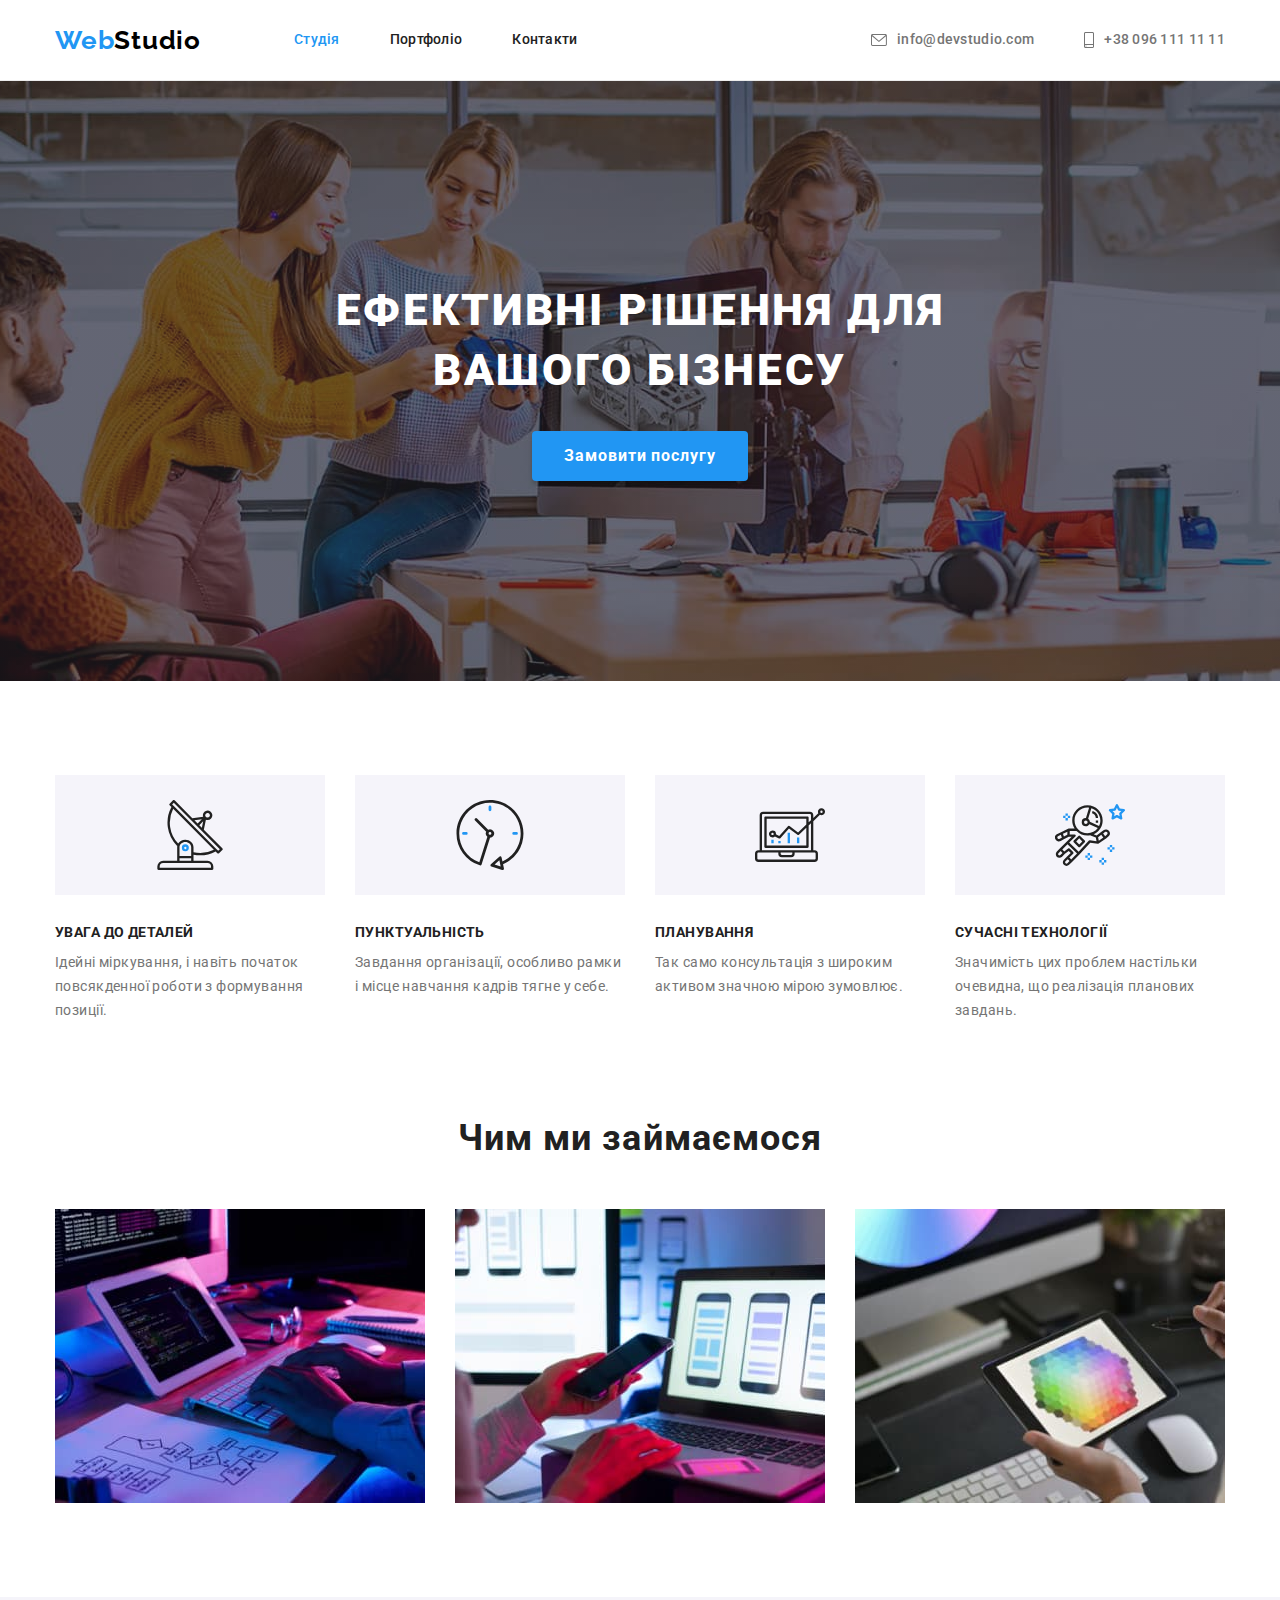
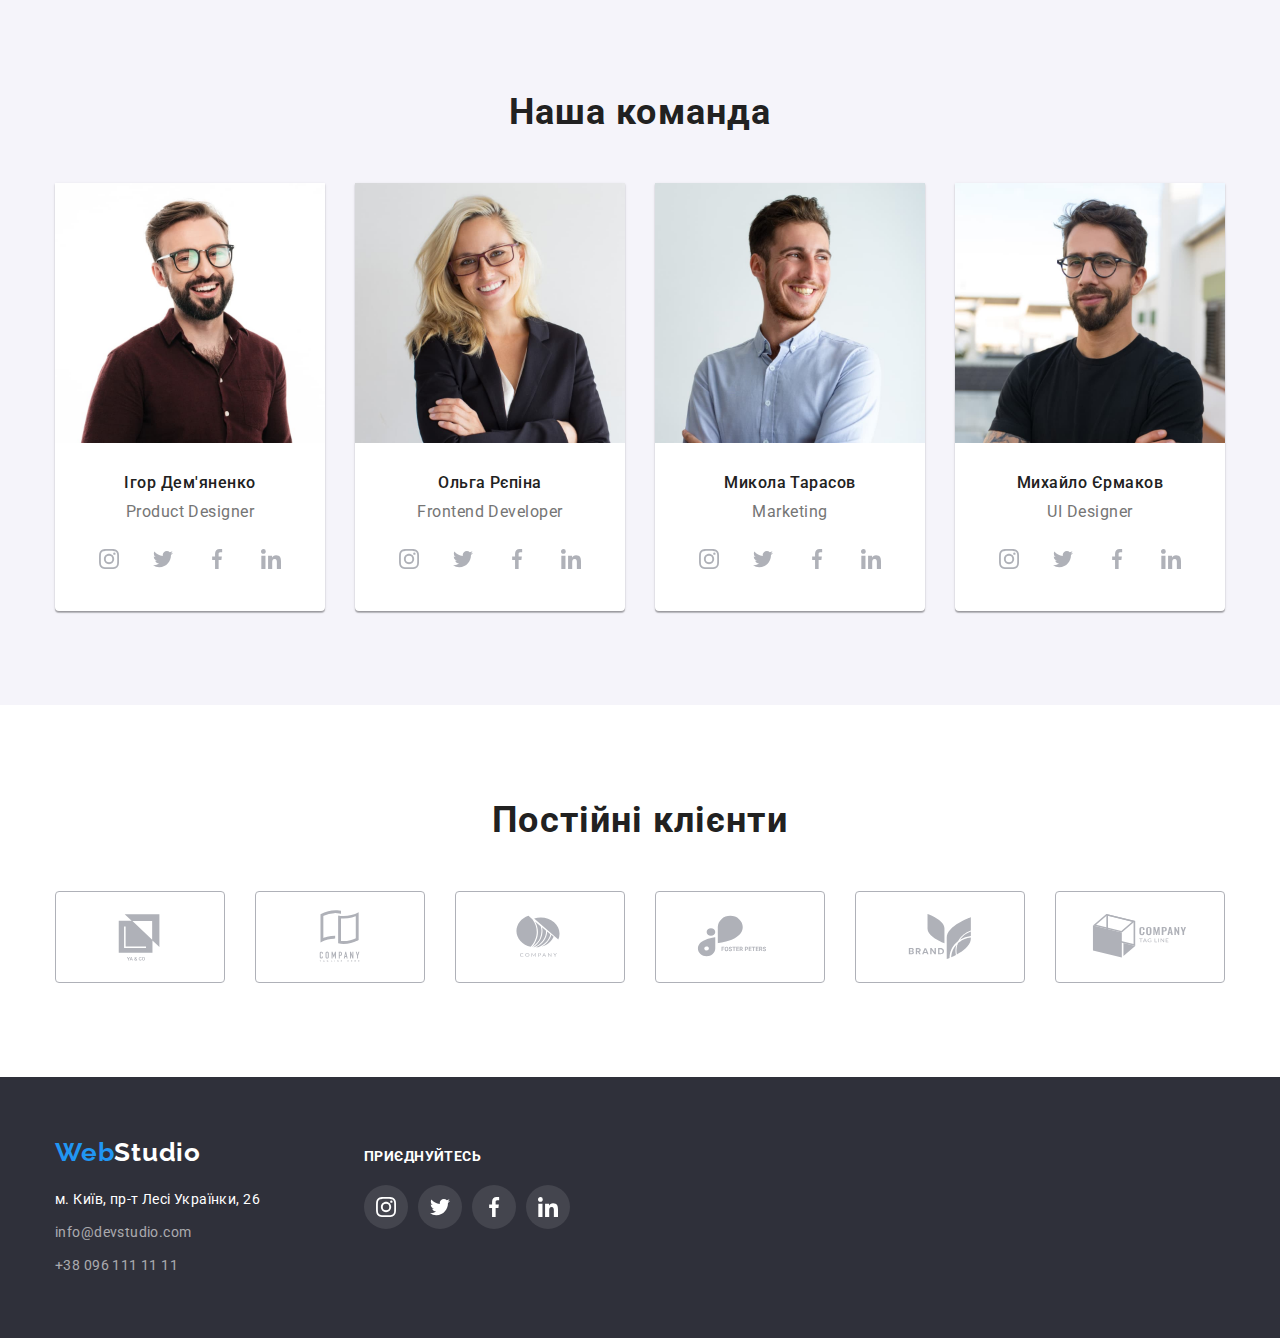
==== index.html @ 7814dca4 "Files copied" ====
<!DOCTYPE html>
<html lang="uk">

<head>
    <meta charset="UTF-8" />
    <meta http-equiv="X-UA-Compatible" content="IE=edge" />
    <meta name="viewport" content="width=device-width, initial-scale=1.0" />
    <title>WebStudio</title>
    <link rel="preconnect" href="https://fonts.googleapis.com">
    <link rel="preconnect" href="https://fonts.gstatic.com" crossorigin>
    <link
        href="https://fonts.googleapis.com/css2?family=Montserrat:wght@400;700&family=Raleway:wght@700&family=Roboto:wght@400;500;700;900&display=swap"
        rel="stylesheet">
    <link rel="stylesheet"
        href="https://cdnjs.cloudflare.com/ajax/libs/modern-normalize/1.1.0/modern-normalize.min.css">
    <link rel="stylesheet" href="./css/styles.css">
</head>

<body>
    <header class="header">
        <div class="container header-container">
            <nav class="site-nav">
                <a class="logo link" href="./index.html">Web<span class="header-logo">Studio</span></a>
                <ul class="nav-list list">
                    <li class="nav-item">
                        <a class="nav-link link current" href="./index.html">Студія</a>
                    </li>
                    <li class="nav-item">
                        <a class="nav-link link" href="./portfolio.html">Портфоліо</a>
                    </li>
                    <li class="nav-item">
                        <a class="nav-link link" href="#">Контакти</a>
                    </li>
                </ul>
            </nav>
            <ul class="contacts-list list">
                <li class="contacts-item">
                    <a class="contacts-link link" href="mailto:info@devstudio.com">
                        <svg class="contacts-icon" width="16" height="12">
                            <use href="./img/decorative-img/symbol-defs.svg#icon-envelope">
                            </use>
                        </svg>
                        info@devstudio.com</a>
                </li>
                <li class="contacts-item">
                    <a class="contacts-link link" href="tel:+380961111111"> <svg class="contacts-icon" width="10"
                            height="16">
                            <use href="./img/decorative-img/symbol-defs.svg#icon-smartphone"></use>
                        </svg>+38 096 111 11 11</a>
                </li>
            </ul>
        </div>
    </header>
    <main>
        <section class="hero">
            <div class="container">
                <h1 class="hero-title">Ефективні рішення для вашого бізнесу</h1>
                <button class="hero-btn" type="button">Замовити послугу</button>
            </div>
        </section>
        <section class="features section">
            <div class="container">
                <h2 class="visually-hidden">Корпоративна етика</h2>
                <ul class="features-list list">
                    <li class="features-item antenna-icon">
                        <h3 class="features-subtitle">Увага до деталей</h3>
                        <p class="features-text">Ідейні міркування, і навіть початок повсякденної роботи з формування
                            позиції.</p>
                    </li>
                    <li class="features-item clock-icon">
                        <h3 class="features-subtitle">Пунктуальність</h3>
                        <p class="features-text">Завдання організації, особливо рамки і місце навчання кадрів тягне у
                            себе.</p>
                    </li>
                    <li class="features-item diagram-icon">
                        <h3 class="features-subtitle">Планування</h3>
                        <p class="features-text">Так само консультація з широким активом значною мірою зумовлює.</p>
                    </li>
                    <li class="features-item astronaut-icon">
                        <h3 class="features-subtitle">Сучасні технології</h3>
                        <p class="features-text">Значимість цих проблем настільки очевидна, що реалізація планових
                            завдань.</p>
                    </li>
                </ul>
            </div>
        </section>
        <section class="work-examples section">
            <div class="container">
                <h2 class="section-title">Чим ми займаємося</h2>
                <ul class="work-examples-list list">
                    <li class="work-examples-item">
                        <img src="./img/img1.jpg" alt="Приклад роботи 1" width="370" height="294">
                    </li>
                    <li class="work-examples-item">
                        <img src="./img/img2.jpg" alt="Приклад роботи 2" width="370" height="294">
                    </li>
                    <li class="work-examples-item">
                        <img src="./img/img3.jpg" alt="Приклад роботи 3" width="370" height="294">
                    </li>
                </ul>
            </div>
        </section>
        <section class="team section">
            <div class="container">
                <h2 class="section-title">Наша команда</h2>
                <ul class="team-list list">
                    <li class="team-item">
                        <img src="./img/img4.jpg" alt="Ігор Дем'яненко" width="270" height="260">
                        <div>
                            <h3 class="team-subtitle">Ігор Дем'яненко</h3>
                            <p class="team-text" lang="en">Product Designer</p>
                            <ul class="team-soc-list list">
                                <li class="team-soc-item">
                                    <a class="team-soc-link" href="">
                                        <svg class="team-soc-icon" width="20" height="20">
                                            <use href="./img/decorative-img/symbol-defs.svg#icon-instagram"></use>
                                        </svg>
                                    </a>
                                </li>
                                <li class="team-soc-item">
                                    <a class="team-soc-link" href="">
                                        <svg class="team-soc-icon" width="20" height="20">
                                            <use href="./img/decorative-img/symbol-defs.svg#icon-twitter"></use>
                                        </svg>
                                    </a>
                                </li>
                                <li class="team-soc-item">
                                    <a class="team-soc-link" href="">
                                        <svg class="team-soc-icon" width="20" height="20">
                                            <use href="./img/decorative-img/symbol-defs.svg#icon-facebook"></use>
                                        </svg>
                                    </a>
                                </li>
                                <li class="team-soc-item">
                                    <a class="team-soc-link" href="">
                                        <svg class="team-soc-icon" width="20" height="20">
                                            <use href="./img/decorative-img/symbol-defs.svg#icon-linkedin"></use>
                                        </svg>
                                    </a>
                                </li>
                            </ul>
                        </div>
                    </li>
                    <li class="team-item">
                        <img src="./img/img5.jpg" alt="Ольга Рєпіна" width="270" height="260">
                        <div>
                            <h3 class="team-subtitle">Ольга Рєпіна</h3>
                            <p class="team-text" lang="en">Frontend Developer</p>
                            <ul class="team-soc-list list">
                                <li class="team-soc-item">
                                    <a class="team-soc-link" href="">
                                        <svg class="team-soc-icon" width="20" height="20">
                                            <use href="./img/decorative-img/symbol-defs.svg#icon-instagram"></use>
                                        </svg>
                                    </a>
                                </li>
                                <li class="team-soc-item">
                                    <a class="team-soc-link" href="">
                                        <svg class="team-soc-icon" width="20" height="20">
                                            <use href="./img/decorative-img/symbol-defs.svg#icon-twitter"></use>
                                        </svg>
                                    </a>
                                </li>
                                <li class="team-soc-item">
                                    <a class="team-soc-link" href="">
                                        <svg class="team-soc-icon" width="20" height="20">
                                            <use href="./img/decorative-img/symbol-defs.svg#icon-facebook"></use>
                                        </svg>
                                    </a>
                                </li>
                                <li class="team-soc-item">
                                    <a class="team-soc-link" href="">
                                        <svg class="team-soc-icon" width="20" height="20">
                                            <use href="./img/decorative-img/symbol-defs.svg#icon-linkedin"></use>
                                        </svg>
                                    </a>
                                </li>
                            </ul>
                        </div>
                    </li>
                    <li class="team-item">
                        <img src="./img/img6.jpg" alt="Микола Тарасов" width="270" height="260">
                        <div>
                            <h3 class="team-subtitle">Микола Тарасов</h3>
                            <p class="team-text" lang="en">Marketing</p>
                            <ul class="team-soc-list list">
                                <li class="team-soc-item">
                                    <a class="team-soc-link" href="">
                                        <svg class="team-soc-icon" width="20" height="20">
                                            <use href="./img/decorative-img/symbol-defs.svg#icon-instagram"></use>
                                        </svg>
                                    </a>
                                </li>
                                <li class="team-soc-item">
                                    <a class="team-soc-link" href="">
                                        <svg class="team-soc-icon" width="20" height="20">
                                            <use href="./img/decorative-img/symbol-defs.svg#icon-twitter"></use>
                                        </svg>
                                    </a>
                                </li>
                                <li class="team-soc-item">
                                    <a class="team-soc-link" href="">
                                        <svg class="team-soc-icon" width="20" height="20">
                                            <use href="./img/decorative-img/symbol-defs.svg#icon-facebook"></use>
                                        </svg>
                                    </a>
                                </li>
                                <li class="team-soc-item">
                                    <a class="team-soc-link" href="">
                                        <svg class="team-soc-icon" width="20" height="20">
                                            <use href="./img/decorative-img/symbol-defs.svg#icon-linkedin"></use>
                                        </svg>
                                    </a>
                                </li>
                            </ul>
                        </div>
                    </li>
                    <li class="team-item">
                        <img src="./img/img7.jpg" alt="Михайло Єрмаков" width="270" height="260">
                        <div>
                            <h3 class="team-subtitle">Михайло Єрмаков</h3>
                            <p class="team-text" lang="en">UI Designer</p>
                            <ul class="team-soc-list list">
                                <li class="team-soc-item">
                                    <a class="team-soc-link" href="">
                                        <svg class="team-soc-icon" width="20" height="20">
                                            <use href="./img/decorative-img/symbol-defs.svg#icon-instagram"></use>
                                        </svg>
                                    </a>
                                </li>
                                <li class="team-soc-item">
                                    <a class="team-soc-link" href="">
                                        <svg class="team-soc-icon" width="20" height="20">
                                            <use href="./img/decorative-img/symbol-defs.svg#icon-twitter"></use>
                                        </svg>
                                    </a>
                                </li>
                                <li class="team-soc-item">
                                    <a class="team-soc-link" href="">
                                        <svg class="team-soc-icon" width="20" height="20">
                                            <use href="./img/decorative-img/symbol-defs.svg#icon-facebook"></use>
                                        </svg>
                                    </a>
                                </li>
                                <li class="team-soc-item">
                                    <a class="team-soc-link" href="">
                                        <svg class="team-soc-icon" width="20" height="20">
                                            <use href="./img/decorative-img/symbol-defs.svg#icon-linkedin"></use>
                                        </svg>
                                    </a>
                                </li>
                            </ul>
                        </div>
                    </li>
                </ul>
            </div>
        </section>
        <section class="clients-section section">
            <div class="container">
                <h2 class="section-title">Постійні клієнти</h2>
                <ul class="section-clients-list list">
                    <li class="section-clients-item">
                        <a class="section-clients-link link" href="">
                            <svg class="section-clients-icon" width="106" height="60">
                                <use href="./img/decorative-img/symbol-defs.svg#icon-Logo"></use>
                            </svg>
                        </a>
                    </li>
                    <li class="section-clients-item">
                        <a class="section-clients-link link" href="">
                            <svg class="section-clients-icon" width="106" height="60">
                                <use href="./img/decorative-img/symbol-defs.svg#icon-Logo2"></use>
                            </svg>
                        </a>
                    </li>
                    <li class="section-clients-item">
                        <a class="section-clients-link link" href="">
                            <svg class="section-clients-icon" width="106" height="60">
                                <use href="./img/decorative-img/symbol-defs.svg#icon-Logo3"></use>
                            </svg>
                        </a>
                    </li>
                    <li class="section-clients-item">
                        <a class="section-clients-link link" href="">
                            <svg class="section-clients-icon" width="106" height="60">
                                <use href="./img/decorative-img/symbol-defs.svg#icon-Logo4"></use>
                            </svg>
                        </a>
                    </li>
                    <li class="section-clients-item">
                        <a class="section-clients-link link" href="">
                            <svg class="section-clients-icon" width="106" height="60">
                                <use href="./img/decorative-img/symbol-defs.svg#icon-Logo5"></use>
                            </svg>
                        </a>
                    </li>
                    <li class="section-clients-item">
                        <a class="section-clients-link link" href="">
                            <svg class="section-clients-icon" width="106" height="60">
                                <use href="./img/decorative-img/symbol-defs.svg#icon-Logo6"></use>
                            </svg>
                        </a>
                    </li>
                </ul>
            </div>
        </section>
    </main>
    <footer class="footer">
        <div class="container footer-flex">
            <div>
                <a class="logo link" href="./index.html">Web<span class="footer-logo">Studio</span></a>
                <address class="address">
                    <ul class="address-list list">
                        <li class="address-map-item">
                            <a class="address-map-link link" href="https://goo.gl/maps/41iyEKgyJbvH5uu58"
                                target="_blank" title="Google maps" rel="noopener nofollow noreferrer">м. Київ, пр-т
                                Лесі
                                Українки, 26</a>
                        </li>
                        <li class="address-item">
                            <a class="address-link link" href="mailto:info@devstudio.com">info@devstudio.com</a>
                        </li>
                        <li class="address-item">
                            <a class="address-link link" href="tel:+380961111111">+38 096 111 11 11</a>
                        </li>
                    </ul>
                </address>
            </div>
            <div>
                <p class="footer-text">приєднуйтесь</p>
                <ul class="footer-list list">
                    <li class="footer-item">
                        <a class="footer-link link" href="">
                            <svg class="footer-icon" width="20" height="20">
                                <use href="./img/decorative-img/symbol-defs.svg#icon-instagram"></use>
                            </svg>
                        </a>
                    </li>
                    <li class="footer-item">
                        <a class="footer-link link" href="">
                            <svg class="footer-icon" width="20" height="20">
                                <use href="./img/decorative-img/symbol-defs.svg#icon-twitter"></use>
                            </svg>
                        </a>
                    </li>
                    <li class="footer-item">
                        <a class="footer-link link" href="">
                            <svg class="footer-icon" width="20" height="20">
                                <use href="./img/decorative-img/symbol-defs.svg#icon-facebook"></use>
                            </svg>
                        </a>
                    </li>
                    <li class="footer-item">
                        <a class="footer-link link" href="">
                            <svg class="footer-icon" width="20" height="20">
                                <use href="./img/decorative-img/symbol-defs.svg#icon-linkedin"></use>
                            </svg>
                        </a>
                    </li>
                </ul>
            </div>
        </div>
    </footer>
</body>

</html>
---- css/styles.css ----
:root {
	--accent-color: #2196f3;
	--primary-text-color: #757575;
	--secondary-text-color: #212121;
	--black-logo-color: #000000;
	--footer-contact-color: rgba(255, 255, 255, 0.6);
	--primary-light-color: #ffffff;
	--secondary-light-color: #f5f4fa;
	--bcg-hero-footer-color: #2f303a;
	--border-header-color: #ececec;
	--border-portfolio-color: #eeeeee;
	--hero-btm-active-color: #188ce8;
	--icon-color: #afb1b8;

	--primary-font: "Roboto", sans-serif;
	--secondary-font: "Raleway", sans-serif;
}

body {
	font-family: var(--primary-font);
	font-size: 14px;
	background-color: var(--primary-light-color);
	color: var(--primary-text-color);
}

.visually-hidden {
	position: absolute;
	white-space: nowrap;
	width: 1px;
	height: 1px;
	overflow: hidden;
	border: 0;
	padding: 0;
	clip: rect(0 0 0 0);
	clip-path: inset(50%);
	margin: -1px;
}

button {
	cursor: pointer;
}

p,
h1,
h2,
h3,
h4,
h5,
h6 {
	margin: 0;
}

img {
	display: block;
	max-width: 100%;
	height: auto;
}

.container {
	width: 1200px;
	padding-left: 15px;
	padding-right: 15px;
	margin: 0 auto;
}

.list {
	list-style: none;
	padding-left: 0;
	margin: 0;
}

.link {
	text-decoration: none;
}

.hero,
.footer {
	background-color: var(--bcg-hero-footer-color);
}

.section-title {
	font-weight: 700;
	font-size: 36px;
	line-height: 1.17;
	text-align: center;
	letter-spacing: 0.03em;
	color: var(--secondary-text-color);

	margin-bottom: 50px;
}

.section {
	padding-top: 94px;
	padding-bottom: 94px;
}

/*-------------------------------------header---------------------------------------------*/

.header {
	border-bottom: 1px solid var(--border-header-color);
}

.header-container {
	display: flex;
	align-items: center;
}

.site-nav {
	display: flex;
	align-items: center;
}

.logo {
	font-family: var(--secondary-font);
	font-weight: 700;
	font-size: 26px;
	line-height: 1.19;
	letter-spacing: 0.03em;
	color: var(--accent-color);

	margin-right: 93px;
}

.header-logo {
	color: var(--black-logo-color);
}

.nav-list {
	display: flex;
	gap: 50px;
}

/* alternative way: .contacts-item:not(:last-child) {
	margin-right: 50px;
} */

.nav-link {
	font-weight: 500;
	line-height: 1.14;
	letter-spacing: 0.02em;
	color: var(--secondary-text-color);

	display: block;
	padding: 32px 0;
}

.nav-link:hover,
.nav-link:focus,
.contacts-link:hover,
.contacts-link:focus,
.address-map-link:hover,
.address-map-link:focus,
.address-link:hover,
.address-link:focus {
	color: var(--accent-color);
}

.contacts-link:hover .contacts-icon,
.contacts-link:focus .contacts-icon {
	fill: var(--accent-color);
}

.current {
	color: var(--accent-color);
}

.contacts-list {
	display: flex;
	margin-left: auto;
	gap: 50px;
}

.contacts-link {
	font-weight: 500;
	line-height: 1.14;
	letter-spacing: 0.02em;
	color: var(--primary-text-color);
	padding: 32px 0;
	display: flex;
	align-items: center;
	gap: 10px;
}

.contacts-icon {
	fill: var(--primary-text-color);
	color: var(--primary-text-color);
}

/* ------------------------------------hero----------------------------------------------- */
.hero {
	text-align: center;
	padding-top: 200px;
	padding-bottom: 200px;
	margin: 0 auto;
	max-width: 1600px;
	height: 600px;
	background-image: linear-gradient(
			rgba(47, 48, 58, 0.4),
			rgba(47, 48, 58, 0.4)), 
			url(../img/decorative-img/hero-img.jpg);
	background-repeat: no-repeat;
	background-position: center;
	background-size: cover;
}

.hero-title {
	font-weight: 900;
	font-size: 44px;
	line-height: 1.36;
	text-align: center;
	letter-spacing: 0.06em;
	text-transform: uppercase;
	color: var(--primary-light-color);

	max-width: 696px;
	margin: 0px auto 30px;
}

.hero-btn {
	background: var(--accent-color);
	box-shadow: 0px 4px 4px rgba(0, 0, 0, 0.15);
	border-radius: 4px;
	font-weight: 700;
	font-size: 16px;
	line-height: 1.88;
	letter-spacing: 0.06em;
	color: var(--primary-light-color);
	border: none;

	padding: 10px 32px;
}

.hero-btn:hover,
.hero-btn:focus {
	background-color: var(--hero-btm-active-color);
}

/* --------------------------------- features--------------------------------------------- */

.features-list {
	display: flex;
	gap: 30px;
}

.features-item {
	flex-basis: calc((100% - 90px) / 4);
}

.features-item::before {
	display: block;
	height: 120px;
	margin-bottom: 30px;
	content: "";
	background: #f5f4fa;
	background-repeat: no-repeat;
	background-position: center;
}

.antenna-icon::before {
	background-image: url(../img/decorative-img/antenna.svg);
}

.clock-icon::before {
	background-image: url(../img/decorative-img/clock.svg);
}

.diagram-icon::before {
	background-image: url(../img/decorative-img/diagram.svg);
}

.astronaut-icon::before {
	background-image: url(../img/decorative-img/astronaut.svg);
}

.features-subtitle {
	font-weight: 700;
	font-size: 14px;
	line-height: 1.14;
	letter-spacing: 0.03em;
	text-transform: uppercase;
	color: var(--secondary-text-color);

	margin-bottom: 10px;
}

.features-text {
	line-height: 1.71;
	letter-spacing: 0.03em;
}

/* --------------------------------work-examples------------------------------------------ */
.work-examples {
	padding-top: 0;
}

.work-examples-list {
	display: flex;
	gap: 30px;
}

.work-examples-item {
	flex-basis: calc((100% - 60px) / 3);
}

/* ------------------------------------team----------------------------------------------- */
.team {
	background: var(--secondary-light-color);
}

.team-list {
	display: flex;
	gap: 30px;
}

.team-item {
	background: var(--primary-light-color);
	box-shadow: 0px 1px 3px rgba(0, 0, 0, 0.12), 0px 1px 1px rgba(0, 0, 0, 0.14),
		0px 2px 1px rgba(0, 0, 0, 0.2);
	border-radius: 0px 0px 4px 4px;
	flex-basis: calc((100% - 90px) / 4);
}

.team-item > div {
	padding-top: 30px;
	padding-bottom: 30px;
}

.team-subtitle {
	font-weight: 500;
	font-size: 16px;
	line-height: 1.19;
	text-align: center;
	letter-spacing: 0.03em;
	color: var(--secondary-text-color);

	margin-bottom: 10px;
}

.team-text {
	font-size: 16px;
	line-height: 1.19;
	text-align: center;
	letter-spacing: 0.03em;
	margin-bottom: 16px;
}

.team-soc-list {
	display: flex;
	justify-content: center;
	gap: 10px;
}

.team-soc-item {
	width: 44px;
	height: 44px;
}

.team-soc-link {
	display: flex;
	justify-content: center;
	align-items: center;
	width: 100%;
	height: 100%;
	border-radius: 50%;
	background-color: var(--primary-light-color);
	fill: var(--icon-color);
}
.team-soc-link:hover,
.team-soc-link:focus {
	background-color: var(--accent-color);
	fill: var(--primary-light-color);
}

/* -------------------------------clients-section----------------------------------------- */
.section-clients-list {
	display: flex;
	justify-content: center;
	align-items: center;
	gap: 30px;
}

.section-clients-item {
	width: 170px;
	height: 92px;
}

.section-clients-link {
	display: flex;
	justify-content: center;
	align-items: center;
	border: 1px solid #afb1b8;
	border-radius: 4px;
	width: 100%;
	height: 100%;
	fill: var(--icon-color);
}

.section-clients-link:hover,
.section-clients-link:focus {
	fill: var(--accent-color);
	border: 1px solid var(--accent-color);
}

/* -----------------------------------footer---------------------------------------------- */

.footer {
	padding-top: 60px;
	padding-bottom: 60px;
}

.footer-flex {
	display: flex;
	align-items: baseline;
	gap: 70px;
}

.footer-logo {
	color: var(--primary-light-color);
}

.address {
	margin-top: 20px;
}

.address-map-item {
	margin-bottom: 9px;
}

.address-map-link {
	font-style: normal;
	line-height: 1.71;
	letter-spacing: 0.03em;
	color: var(--primary-light-color);
}

.address-item:not(:last-child) {
	margin-bottom: 9px;
}

.address-link {
	font-style: normal;
	line-height: 1.71;
	letter-spacing: 0.03em;
	color: var(--footer-contact-color);
}

.footer-text {
	font-weight: 700;
	line-height: 1.14;
	letter-spacing: 0.03em;
	text-transform: uppercase;
	margin-bottom: 20px;

	color: var(--primary-light-color);
}

.footer-list {
	display: flex;
	gap: 10px;
}

.footer-item {
	width: 44px;
	height: 44px;
}

.footer-link {
	display: flex;
	justify-content: center;
	align-items: center;
	width: 100%;
	height: 100%;
	border-radius: 50%;
	background: rgba(255, 255, 255, 0.1);
}

.footer-link:hover,
.footer-link:focus {
	background-color: #2196f3;
}

.footer-icon {
	fill: #ffffff;
}
/* ----------------------------------portfolio-------------------------------------------- */

.filters-list {
	display: flex;
	justify-content: center;
	margin-bottom: 50px;
	gap: 8px;
}

.filters-btn {
	background: var(--secondary-light-color);
	border-radius: 4px;
	font-weight: 500;
	font-size: 16px;
	line-height: 1.63;
	text-align: center;
	letter-spacing: 0.03em;
	color: var(--secondary-text-color);
	border-color: transparent;

	padding: 6px 22px;
}

.filters-btn.current {
	padding-left: 25px;
	padding-right: 25px;
	background-color: var(--accent-color);
	color: var(--primary-light-color);
}

.filters-btn:hover,
.filters-btn:focus {
	background: var(--accent-color);
	box-shadow: 0px 3px 1px rgba(0, 0, 0, 0.1), 0px 1px 2px rgba(0, 0, 0, 0.08),
		0px 2px 2px rgba(0, 0, 0, 0.12);
	border-radius: 4px;
	color: var(--primary-light-color);
}

.projects-list {
	display: flex;
	flex-wrap: wrap;
	gap: 30px;
}

.projects-item {
	flex-basis: calc((100% - 60px) / 3);
}

.projects-link {
	display: block;
}

/* .projects-item:hover,
	.projects-item:focus-within {
	box-shadow: 0px 1px 1px rgba(0, 0, 0, 0.12), 0px 4px 4px rgba(0, 0, 0, 0.06), 1px 4px 6px rgba(0, 0, 0, 0.16);
} */

.projects-link:hover,
.projects-link:focus {
	box-shadow: 0px 1px 1px rgba(0, 0, 0, 0.12), 0px 4px 4px rgba(0, 0, 0, 0.06),
		1px 4px 6px rgba(0, 0, 0, 0.16);
}

.projects-link > div {
	padding: 20px 24px;
	border: 1px solid var(--border-portfolio-color);
	border-top: none;
}

.projects-title {
	font-weight: 700;
	font-size: 18px;
	line-height: 2;
	letter-spacing: 0.06em;
	color: var(--secondary-text-color);

	margin-bottom: 4px;
}

.projects-text {
	font-size: 16px;
	line-height: 1.86;
	letter-spacing: 0.03em;
	color: var(--primary-text-color);
}
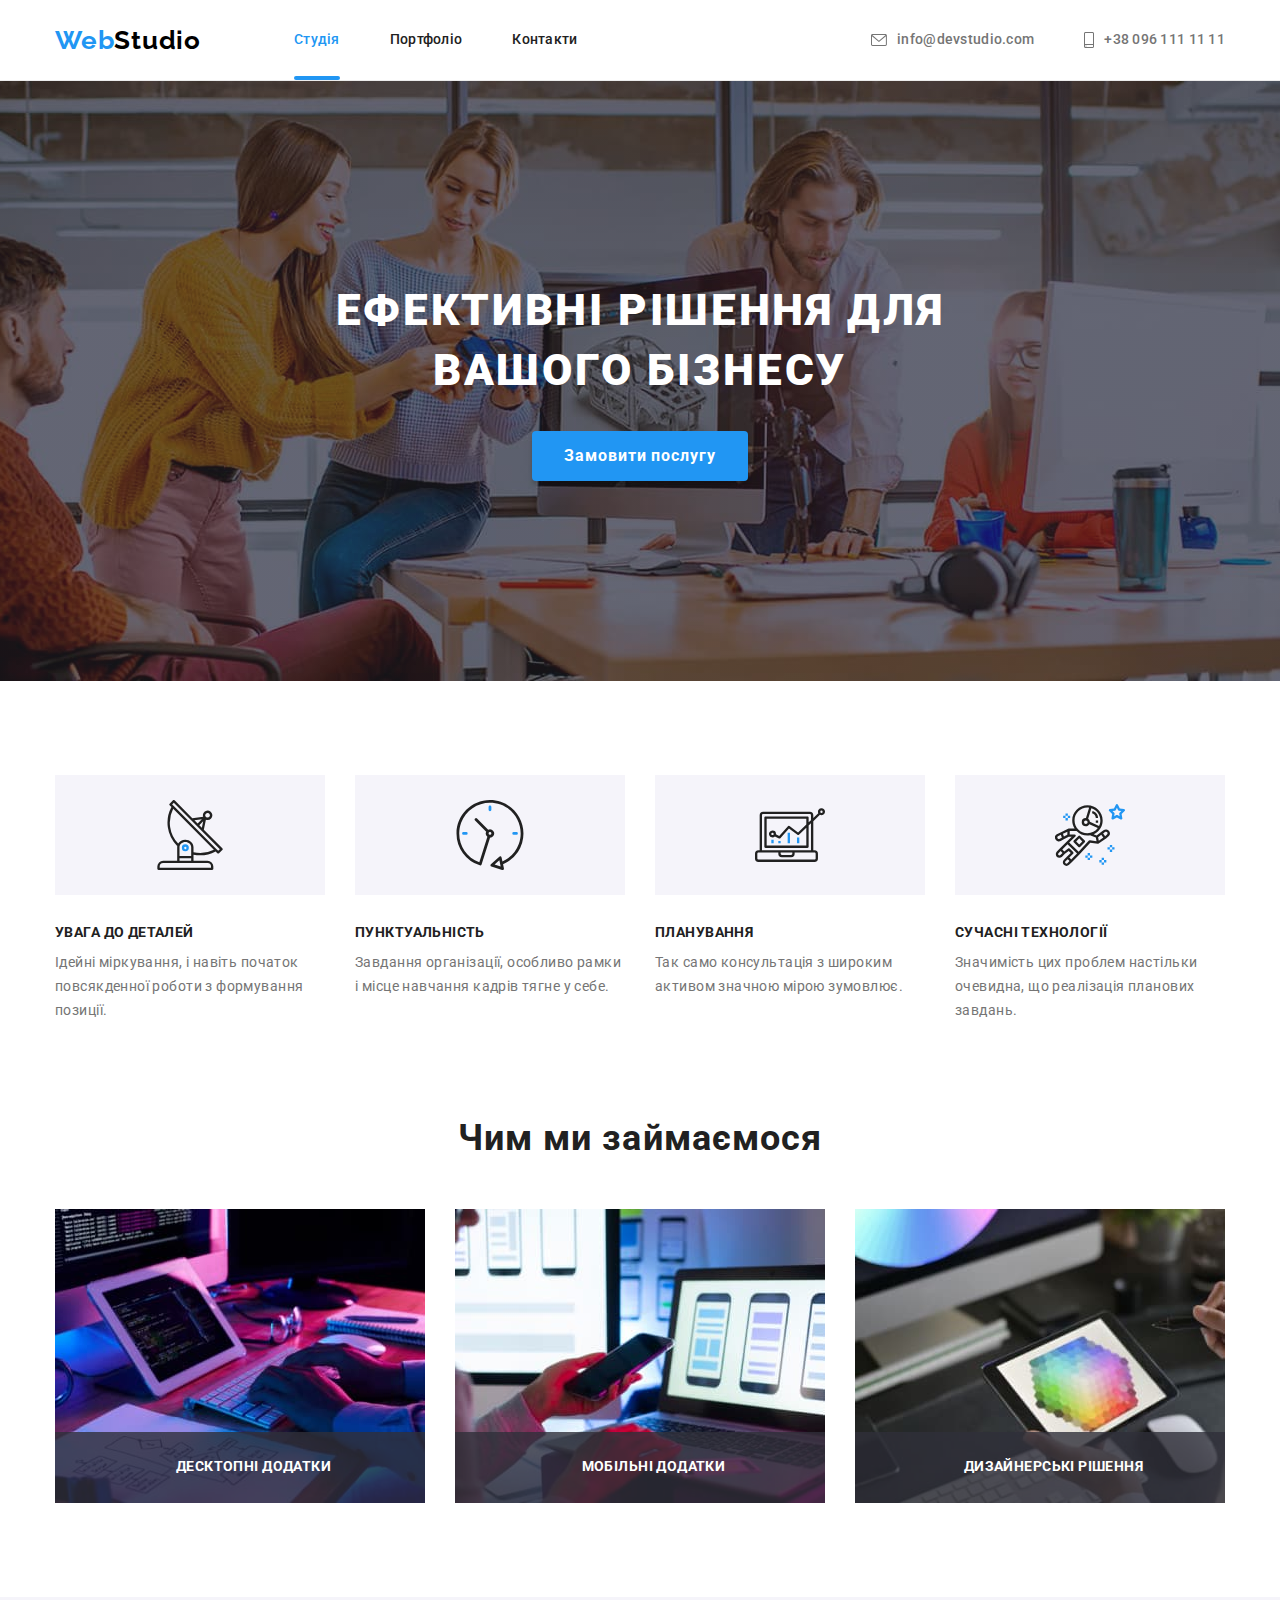
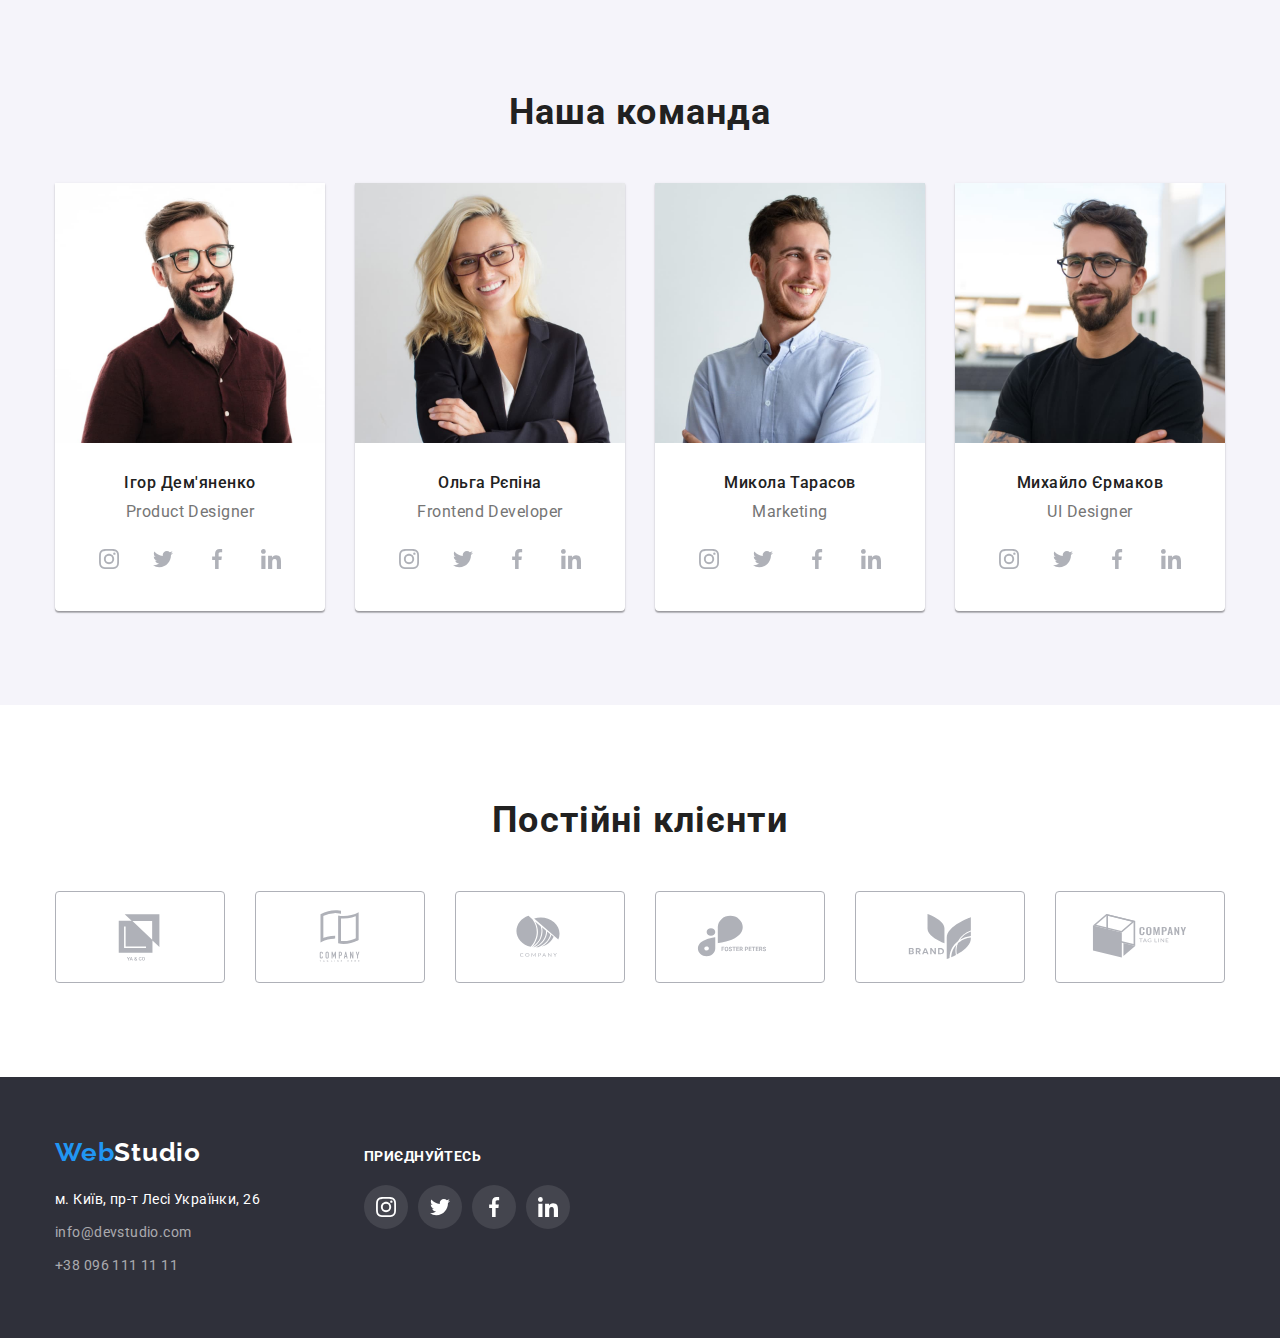
==== commit 0213404e: "Home Work 5" ====
--- a/index.html
+++ b/index.html
@@ -23,7 +23,7 @@
                 <a class="logo link" href="./index.html">Web<span class="header-logo">Studio</span></a>
                 <ul class="nav-list list">
                     <li class="nav-item">
-                        <a class="nav-link link current" href="./index.html">Студія</a>
+                        <a class="nav-link current link " href="./index.html">Студія</a>
                     </li>
                     <li class="nav-item">
                         <a class="nav-link link" href="./portfolio.html">Портфоліо</a>
@@ -55,7 +55,7 @@
         <section class="hero">
             <div class="container">
                 <h1 class="hero-title">Ефективні рішення для вашого бізнесу</h1>
-                <button class="hero-btn" type="button">Замовити послугу</button>
+                <button class="hero-btn" type="button" data-modal-open>Замовити послугу</button>
             </div>
         </section>
         <section class="features section">
@@ -90,12 +90,15 @@
                 <ul class="work-examples-list list">
                     <li class="work-examples-item">
                         <img src="./img/img1.jpg" alt="Приклад роботи 1" width="370" height="294">
+                            <p class="work-examples-label">Десктопні додатки</p>
                     </li>
                     <li class="work-examples-item">
                         <img src="./img/img2.jpg" alt="Приклад роботи 2" width="370" height="294">
+                        <p class="work-examples-label">Мобільні додатки</p>
                     </li>
                     <li class="work-examples-item">
                         <img src="./img/img3.jpg" alt="Приклад роботи 3" width="370" height="294">
+                        <p class="work-examples-label">Дизайнерські рішення</p>
                     </li>
                 </ul>
             </div>
@@ -361,6 +364,16 @@
             </div>
         </div>
     </footer>
+    <div class="backdrop is-hidden " data-modal>
+        <div class="modal">
+            <button type="button" class="modal-btn" data-modal-close>
+                <svg class="modal-close-icon" width="18" height="18">
+                    <use href="./img/decorative-img/symbol-defs.svg#icon-modal-close-btn"></use>
+                </svg>
+            </button>
+        </div>
+    </div>
+    <script src="./js/modal.js"></script>
 </body>
 
 </html>--- a/css/styles.css
+++ b/css/styles.css
@@ -135,6 +135,7 @@
 } */
 
 .nav-link {
+	position: relative;
 	font-weight: 500;
 	line-height: 1.14;
 	letter-spacing: 0.02em;
@@ -142,6 +143,9 @@
 
 	display: block;
 	padding: 32px 0;
+
+	transition: color 250ms cubic-bezier(0.4, 0, 0.2, 1);
+
 }
 
 .nav-link:hover,
@@ -164,6 +168,19 @@
 	color: var(--accent-color);
 }
 
+.nav-link.current::after {
+	position: absolute;
+	left: 0;
+	bottom: 0;
+	content: "";
+	display: block;
+	width: 100%;
+	height: 4px;
+	background: #2196F3;
+	border-radius: 2px;
+	
+}
+
 .contacts-list {
 	display: flex;
 	margin-left: auto;
@@ -179,11 +196,13 @@
 	display: flex;
 	align-items: center;
 	gap: 10px;
+	transition: color 250ms cubic-bezier(0.4, 0, 0.2, 1);
 }
 
 .contacts-icon {
 	fill: var(--primary-text-color);
 	color: var(--primary-text-color);
+	transition: color 250ms cubic-bezier(0.4, 0, 0.2, 1);
 }
 
 /* ------------------------------------hero----------------------------------------------- */
@@ -228,6 +247,8 @@
 	border: none;
 
 	padding: 10px 32px;
+
+	transition: background-color 250ms cubic-bezier(0.4, 0, 0.2, 1);
 }
 
 .hero-btn:hover,
@@ -299,7 +320,26 @@
 }
 
 .work-examples-item {
+	position: relative;
 	flex-basis: calc((100% - 60px) / 3);
+}
+
+.work-examples-label {
+position: absolute;
+height: 24%;
+width: 100%;
+bottom: 0;
+left: 0;
+font-weight: 700;
+line-height: 1.14;
+text-align: center;
+letter-spacing: 0.03em;
+text-transform: uppercase;
+color: var(--primary-light-color);
+background: rgba(47, 48, 58, 0.8);
+padding-top: 27px;
+padding-left: 27px;
+cursor: default;
 }
 
 /* ------------------------------------team----------------------------------------------- */
@@ -364,6 +404,8 @@
 	border-radius: 50%;
 	background-color: var(--primary-light-color);
 	fill: var(--icon-color);
+
+	transition: background-color, 250ms cubic-bezier(0.4, 0, 0.2, 1), fill 250ms cubic-bezier(0.4, 0, 0.2, 1);
 }
 .team-soc-link:hover,
 .team-soc-link:focus {
@@ -393,6 +435,8 @@
 	width: 100%;
 	height: 100%;
 	fill: var(--icon-color);
+
+	transition: fill, 250ms cubic-bezier(0.4, 0, 0.2, 1), border 250ms cubic-bezier(0.4, 0, 0.2, 1);
 }
 
 .section-clients-link:hover,
@@ -431,8 +475,10 @@
 	line-height: 1.71;
 	letter-spacing: 0.03em;
 	color: var(--primary-light-color);
-}
-
+
+	transition: color 250ms cubic-bezier(0.4, 0, 0.2, 1);
+}
+	
 .address-item:not(:last-child) {
 	margin-bottom: 9px;
 }
@@ -442,6 +488,8 @@
 	line-height: 1.71;
 	letter-spacing: 0.03em;
 	color: var(--footer-contact-color);
+
+	transition: color 250ms cubic-bezier(0.4, 0, 0.2, 1);
 }
 
 .footer-text {
@@ -472,6 +520,7 @@
 	height: 100%;
 	border-radius: 50%;
 	background: rgba(255, 255, 255, 0.1);
+	transition: background-color, 250ms cubic-bezier(0.4, 0, 0.2, 1);
 }
 
 .footer-link:hover,
@@ -480,8 +529,60 @@
 }
 
 .footer-icon {
-	fill: #ffffff;
-}
+	fill: var(--primary-light-color);
+}
+
+.backdrop {
+	width: 100%;
+	height: 100%;
+	position: fixed;
+	top: 0;
+	background-color: rgba(47, 48, 58, 0.4);
+	transition: opacity 250ms linear, visibility 250ms linear;
+}
+
+.modal {
+	position: absolute;
+	top: 50%;
+	left: 50%;
+	transform: translate(-50%, -50%) scale(1);
+	width: 528px;
+	min-height: 581px;
+
+	background: var(--primary-light-color);
+	box-shadow: 0px 1px 3px rgba(0, 0, 0, 0.12), 0px 1px 1px rgba(0, 0, 0, 0.14), 0px 2px 1px rgba(0, 0, 0, 0.2);
+	border-radius: 4px;
+
+	transition: transform 250ms linear;
+
+}
+
+.backdrop.is-hidden .modal {
+	transform: translate(-50%, -50%) scale(0);
+	transition: transform 250ms linear, scale 250ms linear;
+}
+
+.modal-btn {
+	width: 30px;
+	height: 30px;
+	border-radius: 50%;
+	background: #FFFFFF;
+	border: 1px solid rgba(0, 0, 0, 0.1);
+	position: absolute;
+	top: 8px;
+	right: 8px;
+	display: flex;
+	align-items: center;
+	justify-content: center;
+
+}
+
+.is-hidden {
+	opacity: 0;
+	visibility: hidden;
+	pointer-events: none;
+}
+
 /* ----------------------------------portfolio-------------------------------------------- */
 
 .filters-list {
@@ -503,13 +604,8 @@
 	border-color: transparent;
 
 	padding: 6px 22px;
-}
-
-.filters-btn.current {
-	padding-left: 25px;
-	padding-right: 25px;
-	background-color: var(--accent-color);
-	color: var(--primary-light-color);
+	
+	transition: background-color 250ms cubic-bezier(0.4, 0, 0.2, 1), box-shadow 250ms cubic-bezier(0.4, 0, 0.2, 1);
 }
 
 .filters-btn:hover,
@@ -517,7 +613,6 @@
 	background: var(--accent-color);
 	box-shadow: 0px 3px 1px rgba(0, 0, 0, 0.1), 0px 1px 2px rgba(0, 0, 0, 0.08),
 		0px 2px 2px rgba(0, 0, 0, 0.12);
-	border-radius: 4px;
 	color: var(--primary-light-color);
 }
 
@@ -529,10 +624,12 @@
 
 .projects-item {
 	flex-basis: calc((100% - 60px) / 3);
+	
 }
 
 .projects-link {
 	display: block;
+	transition: box-shadow 250ms cubic-bezier(0.4, 0, 0.2, 1);
 }
 
 /* .projects-item:hover,
@@ -546,10 +643,42 @@
 		1px 4px 6px rgba(0, 0, 0, 0.16);
 }
 
-.projects-link > div {
+
+.projects-border {
 	padding: 20px 24px;
 	border: 1px solid var(--border-portfolio-color);
 	border-top: none;
+}
+
+.projects-description {
+	position: relative;
+	overflow: hidden;
+}
+
+.projects-overlay {
+	position: absolute;
+	width: 100%;
+	height: 100%;
+	top:0;
+	left:0;
+	
+	background-color: rgba(33, 150, 243, 0.9);
+	color: var(--primary-light-color);
+	
+	padding: 63px 24px;
+	font-size: 18px;
+	line-height: 1.55;
+	letter-spacing: 0.03em;
+
+	transform: translateY(100%);
+	transition: transform 250ms cubic-bezier(0.4, 0, 0.2, 1);
+
+
+}
+
+.projects-link:hover .projects-overlay,
+.projects-link:focus .projects-overlay{
+	transform: translateY(0);
 }
 
 .projects-title {
@@ -568,3 +697,4 @@
 	letter-spacing: 0.03em;
 	color: var(--primary-text-color);
 }
+
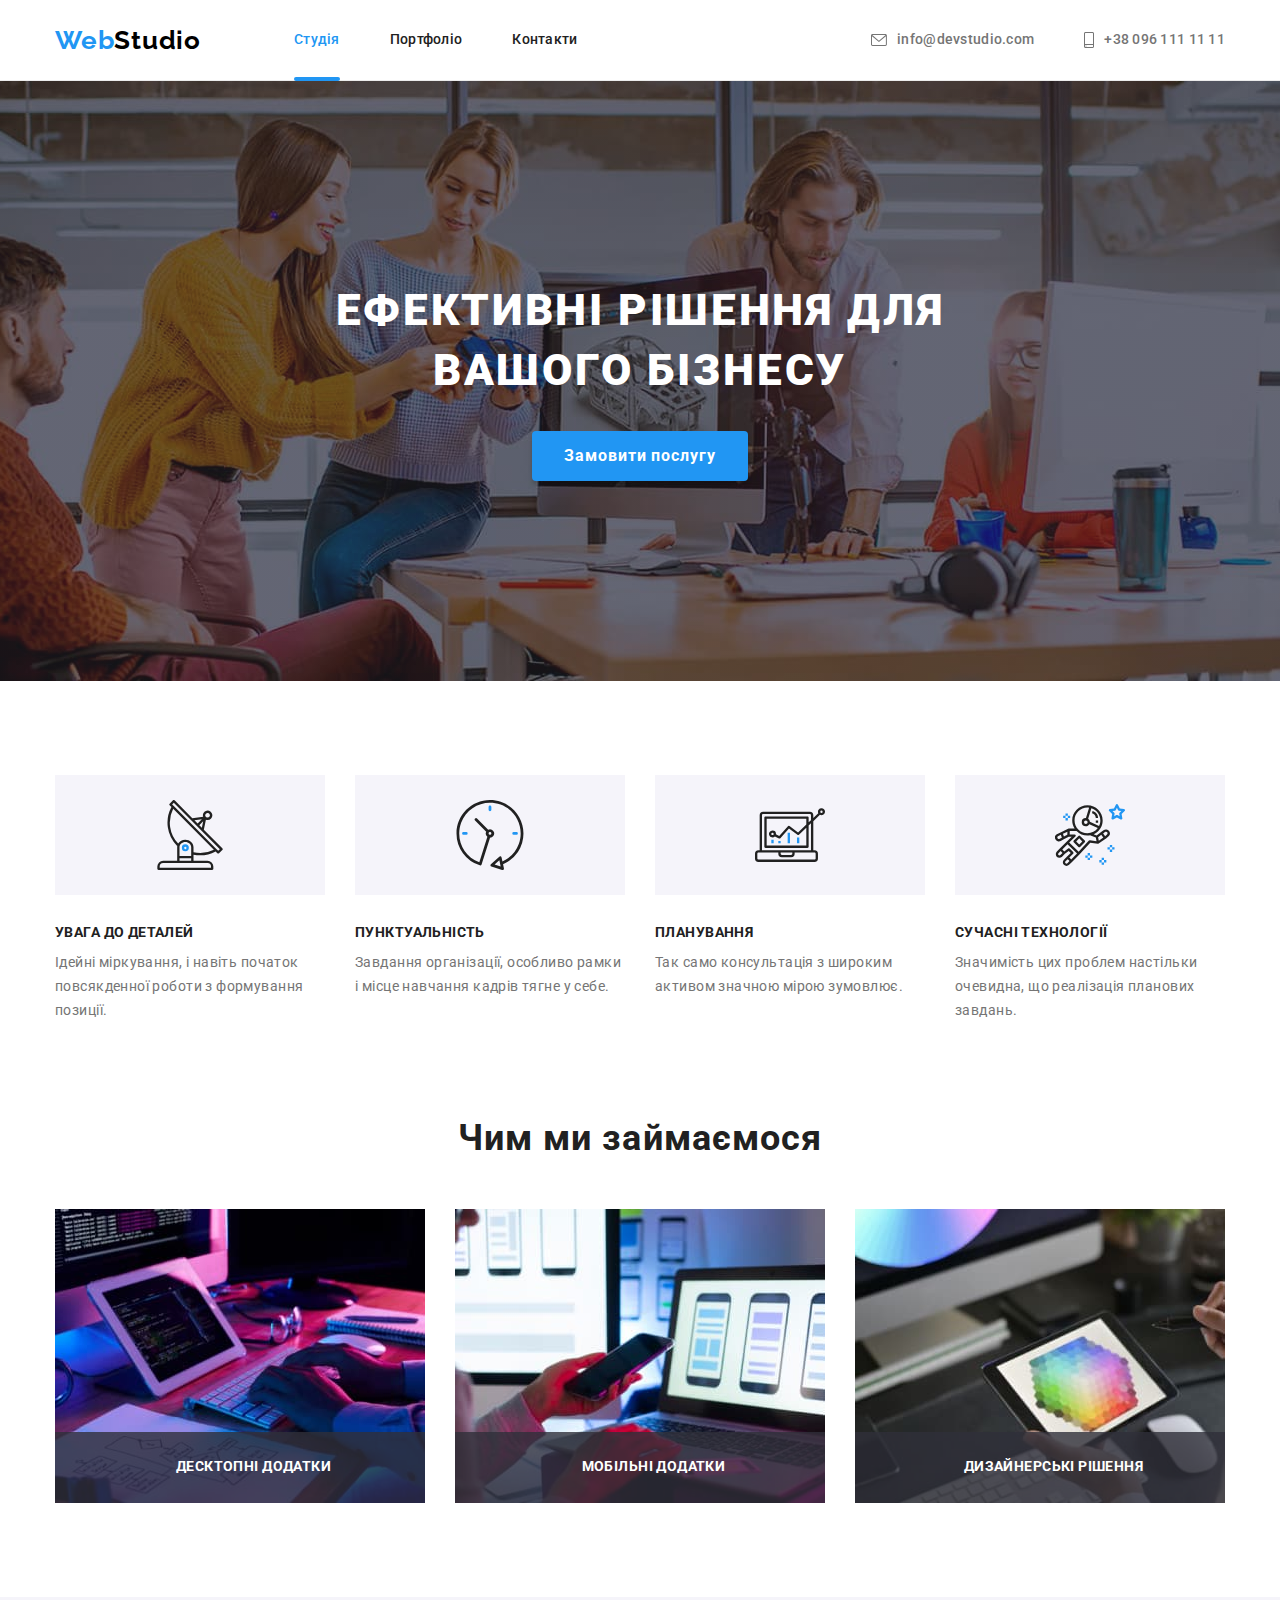
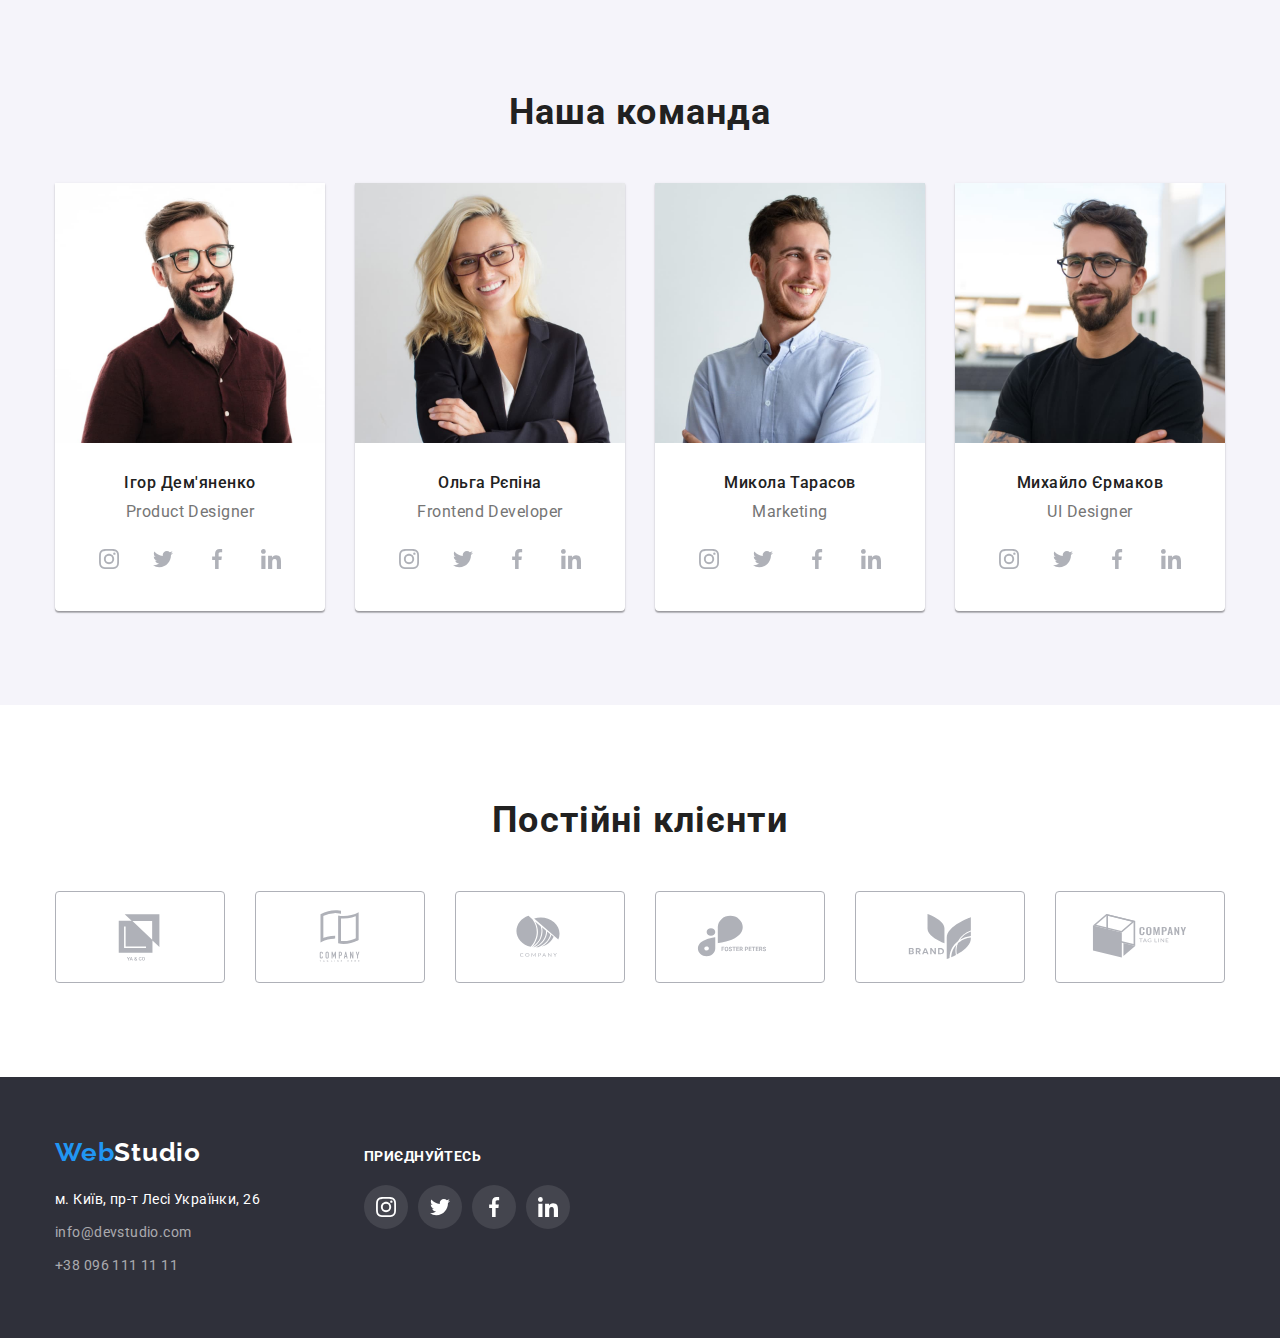
==== commit e0745845: "code checked" ====
--- a/index.html
+++ b/index.html
@@ -90,7 +90,7 @@
                 <ul class="work-examples-list list">
                     <li class="work-examples-item">
                         <img src="./img/img1.jpg" alt="Приклад роботи 1" width="370" height="294">
-                            <p class="work-examples-label">Десктопні додатки</p>
+                        <p class="work-examples-label">Десктопні додатки</p>
                     </li>
                     <li class="work-examples-item">
                         <img src="./img/img2.jpg" alt="Приклад роботи 2" width="370" height="294">
--- a/css/styles.css
+++ b/css/styles.css
@@ -145,7 +145,6 @@
 	padding: 32px 0;
 
 	transition: color 250ms cubic-bezier(0.4, 0, 0.2, 1);
-
 }
 
 .nav-link:hover,
@@ -169,16 +168,16 @@
 }
 
 .nav-link.current::after {
+	content: "";
 	position: absolute;
 	left: 0;
 	bottom: 0;
-	content: "";
-	display: block;
 	width: 100%;
 	height: 4px;
-	background: #2196F3;
+	display: block;
+	margin-bottom: -1px;
+	background: #2196f3;
 	border-radius: 2px;
-	
 }
 
 .contacts-list {
@@ -196,6 +195,7 @@
 	display: flex;
 	align-items: center;
 	gap: 10px;
+
 	transition: color 250ms cubic-bezier(0.4, 0, 0.2, 1);
 }
 
@@ -215,8 +215,9 @@
 	height: 600px;
 	background-image: linear-gradient(
 			rgba(47, 48, 58, 0.4),
-			rgba(47, 48, 58, 0.4)), 
-			url(../img/decorative-img/hero-img.jpg);
+			rgba(47, 48, 58, 0.4)
+		),
+		url(../img/decorative-img/hero-img.jpg);
 	background-repeat: no-repeat;
 	background-position: center;
 	background-size: cover;
@@ -325,21 +326,23 @@
 }
 
 .work-examples-label {
-position: absolute;
-height: 24%;
-width: 100%;
-bottom: 0;
-left: 0;
-font-weight: 700;
-line-height: 1.14;
-text-align: center;
-letter-spacing: 0.03em;
-text-transform: uppercase;
-color: var(--primary-light-color);
-background: rgba(47, 48, 58, 0.8);
-padding-top: 27px;
-padding-left: 27px;
-cursor: default;
+	position: absolute;
+	height: 24%;
+	width: 100%;
+	bottom: 0;
+	left: 0;
+
+	font-weight: 700;
+	line-height: 1.14;
+	text-align: center;
+	letter-spacing: 0.03em;
+	text-transform: uppercase;
+
+	color: var(--primary-light-color);
+	background: rgba(47, 48, 58, 0.8);
+	padding-top: 27px;
+	padding-left: 27px;
+	cursor: default;
 }
 
 /* ------------------------------------team----------------------------------------------- */
@@ -402,10 +405,12 @@
 	width: 100%;
 	height: 100%;
 	border-radius: 50%;
+
 	background-color: var(--primary-light-color);
 	fill: var(--icon-color);
 
-	transition: background-color, 250ms cubic-bezier(0.4, 0, 0.2, 1), fill 250ms cubic-bezier(0.4, 0, 0.2, 1);
+	transition: background-color, 250ms cubic-bezier(0.4, 0, 0.2, 1),
+		fill 250ms cubic-bezier(0.4, 0, 0.2, 1);
 }
 .team-soc-link:hover,
 .team-soc-link:focus {
@@ -436,7 +441,8 @@
 	height: 100%;
 	fill: var(--icon-color);
 
-	transition: fill, 250ms cubic-bezier(0.4, 0, 0.2, 1), border 250ms cubic-bezier(0.4, 0, 0.2, 1);
+	transition: fill, 250ms cubic-bezier(0.4, 0, 0.2, 1),
+		border 250ms cubic-bezier(0.4, 0, 0.2, 1);
 }
 
 .section-clients-link:hover,
@@ -478,7 +484,7 @@
 
 	transition: color 250ms cubic-bezier(0.4, 0, 0.2, 1);
 }
-	
+
 .address-item:not(:last-child) {
 	margin-bottom: 9px;
 }
@@ -538,7 +544,8 @@
 	position: fixed;
 	top: 0;
 	background-color: rgba(47, 48, 58, 0.4);
-	transition: opacity 250ms linear, visibility 250ms linear;
+	transition: opacity 250ms cubic-bezier(0.4, 0, 0.2, 1),
+		visibility 250ms cubic-bezier(0.4, 0, 0.2, 1);
 }
 
 .modal {
@@ -550,31 +557,33 @@
 	min-height: 581px;
 
 	background: var(--primary-light-color);
-	box-shadow: 0px 1px 3px rgba(0, 0, 0, 0.12), 0px 1px 1px rgba(0, 0, 0, 0.14), 0px 2px 1px rgba(0, 0, 0, 0.2);
+	box-shadow: 0px 1px 3px rgba(0, 0, 0, 0.12), 0px 1px 1px rgba(0, 0, 0, 0.14),
+		0px 2px 1px rgba(0, 0, 0, 0.2);
 	border-radius: 4px;
 
-	transition: transform 250ms linear;
-
+	transition: transform 250ms cubic-bezier(0.4, 0, 0.2, 1);
 }
 
 .backdrop.is-hidden .modal {
 	transform: translate(-50%, -50%) scale(0);
-	transition: transform 250ms linear, scale 250ms linear;
+	transition: transform 250ms cubic-bezier(0.4, 0, 0.2, 1),
+		scale 250ms cubic-bezier(0.4, 0, 0.2, 1);
 }
 
 .modal-btn {
-	width: 30px;
-	height: 30px;
-	border-radius: 50%;
-	background: #FFFFFF;
-	border: 1px solid rgba(0, 0, 0, 0.1);
 	position: absolute;
 	top: 8px;
 	right: 8px;
+	width: 30px;
+	height: 30px;
+
+	border-radius: 50%;
+	background: #ffffff;
+	border: 1px solid rgba(0, 0, 0, 0.1);
+
 	display: flex;
 	align-items: center;
 	justify-content: center;
-
 }
 
 .is-hidden {
@@ -604,8 +613,9 @@
 	border-color: transparent;
 
 	padding: 6px 22px;
-	
-	transition: background-color 250ms cubic-bezier(0.4, 0, 0.2, 1), box-shadow 250ms cubic-bezier(0.4, 0, 0.2, 1);
+
+	transition: background-color 250ms cubic-bezier(0.4, 0, 0.2, 1),
+		box-shadow 250ms cubic-bezier(0.4, 0, 0.2, 1);
 }
 
 .filters-btn:hover,
@@ -624,7 +634,6 @@
 
 .projects-item {
 	flex-basis: calc((100% - 60px) / 3);
-	
 }
 
 .projects-link {
@@ -643,14 +652,13 @@
 		1px 4px 6px rgba(0, 0, 0, 0.16);
 }
 
-
 .projects-border {
 	padding: 20px 24px;
 	border: 1px solid var(--border-portfolio-color);
 	border-top: none;
 }
 
-.projects-description {
+.projects-img {
 	position: relative;
 	overflow: hidden;
 }
@@ -659,12 +667,12 @@
 	position: absolute;
 	width: 100%;
 	height: 100%;
-	top:0;
-	left:0;
-	
+	top: 0;
+	left: 0;
+
 	background-color: rgba(33, 150, 243, 0.9);
 	color: var(--primary-light-color);
-	
+
 	padding: 63px 24px;
 	font-size: 18px;
 	line-height: 1.55;
@@ -672,12 +680,10 @@
 
 	transform: translateY(100%);
 	transition: transform 250ms cubic-bezier(0.4, 0, 0.2, 1);
-
-
 }
 
 .projects-link:hover .projects-overlay,
-.projects-link:focus .projects-overlay{
+.projects-link:focus .projects-overlay {
 	transform: translateY(0);
 }
 
@@ -697,4 +703,3 @@
 	letter-spacing: 0.03em;
 	color: var(--primary-text-color);
 }
-
